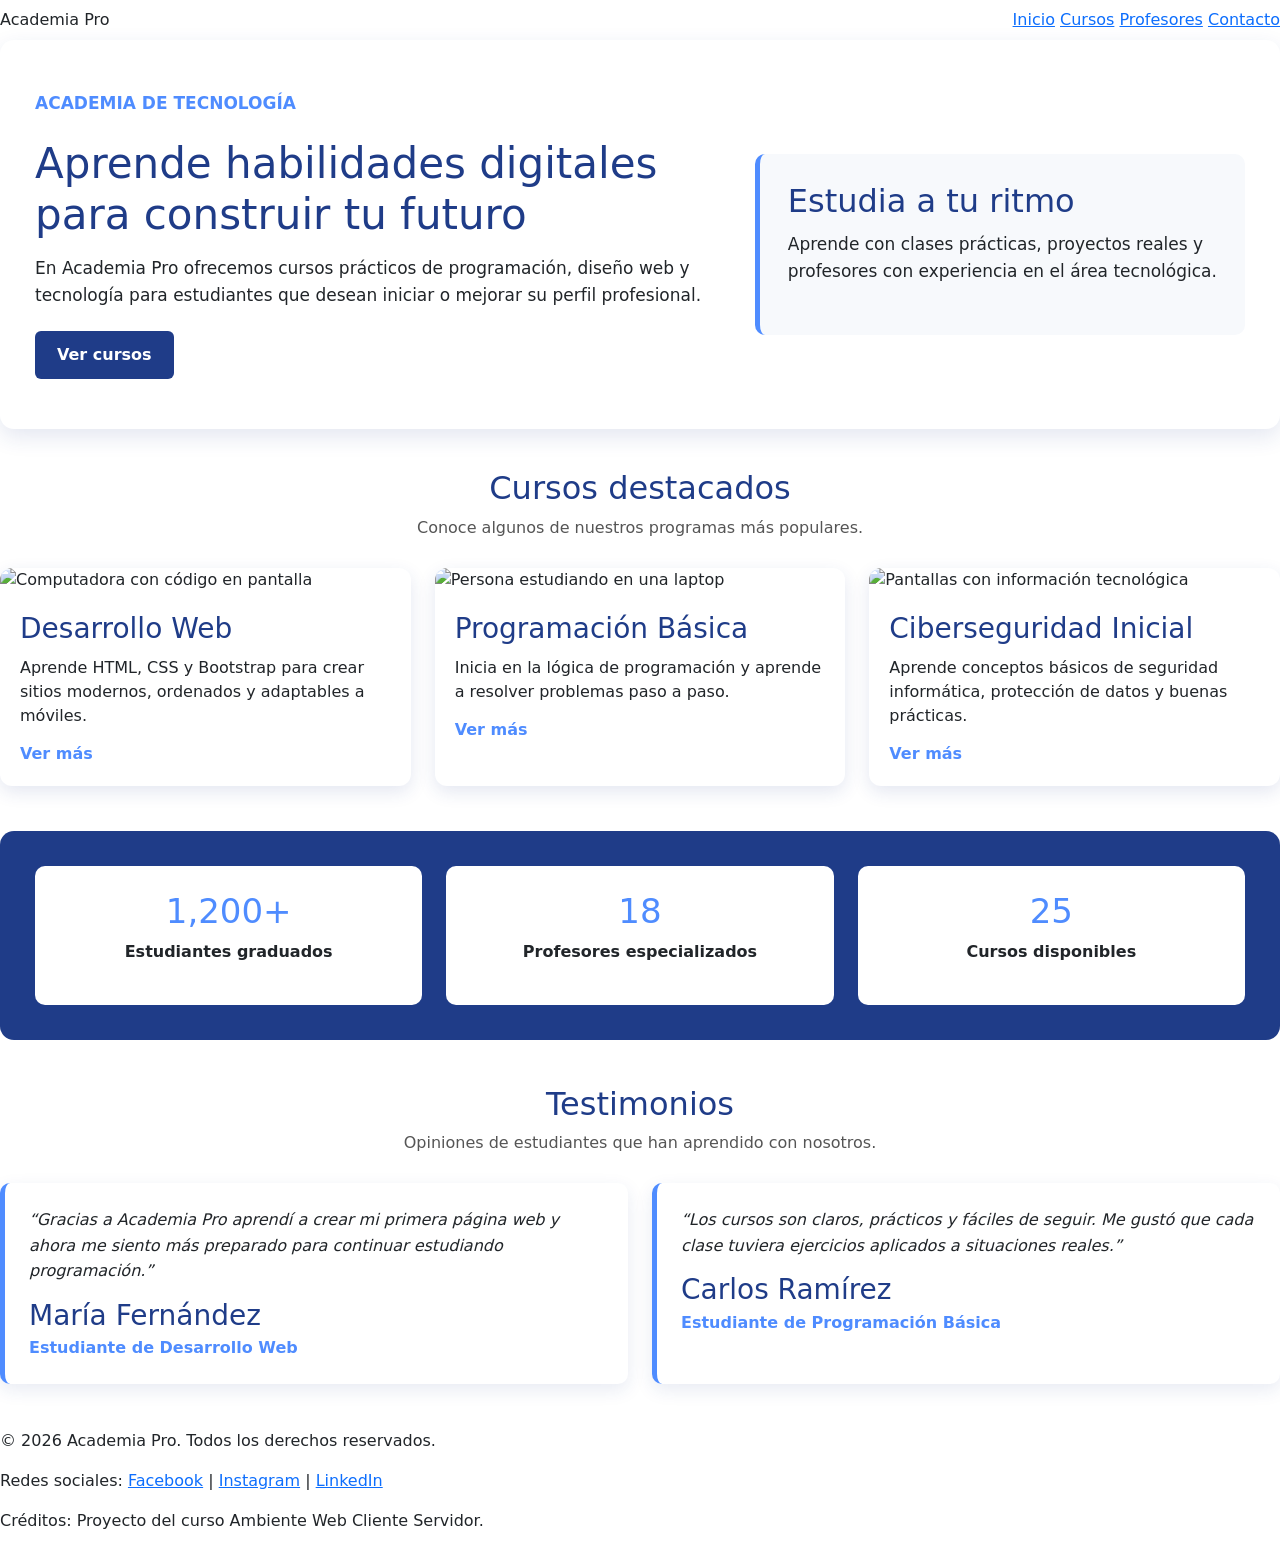
==== index.html @ 2cd955be "Merge pull request #2 from KDW06/index Index" ====
<!DOCTYPE html>
<html lang="es">
<head>
  <meta charset="UTF-8" />
  <meta name="viewport" content="width=device-width, initial-scale=1.0" />
  <title>Inicio | Academia Pro</title>

  <!-- Bootstrap permitido únicamente para sistema de grillas/layout -->
  <link
    href="https://cdn.jsdelivr.net/npm/bootstrap@5.3.3/dist/css/bootstrap.min.css"
    rel="stylesheet"
  />

  <link rel="stylesheet" href="css/style.css" />
  <link rel="stylesheet" href="css/index.css" />
</head>
<body>

  <header class="navbar">
    <div class="logo">Academia Pro</div>

    <nav>
      <a href="index.html" class="active">Inicio</a>
      <a href="cursos.html">Cursos</a>
      <a href="profesores.html">Profesores</a>
      <a href="contacto.html">Contacto</a>
    </nav>
  </header>

  <main>
    <section class="hero">
      <div class="row align-items-center">
        <div class="col-12 col-lg-7">
          <p class="hero-tag">Academia de tecnología</p>
          <h1>Aprende habilidades digitales para construir tu futuro</h1>
          <p>
            En Academia Pro ofrecemos cursos prácticos de programación,
            diseño web y tecnología para estudiantes que desean iniciar o mejorar
            su perfil profesional.
          </p>
          <a class="btn-primary" href="cursos.html">Ver cursos</a>
        </div>

        <div class="col-12 col-lg-5">
          <div class="hero-box">
            <h2>Estudia a tu ritmo</h2>
            <p>
              Aprende con clases prácticas, proyectos reales y profesores con
              experiencia en el área tecnológica.
            </p>
          </div>
        </div>
      </div>
    </section>

    <section class="section">
      <div class="section-title">
        <h2>Cursos destacados</h2>
        <p>Conoce algunos de nuestros programas más populares.</p>
      </div>

      <div class="row g-4">
        <div class="col-12 col-md-4">
          <article class="course-card">
            <img
              src="https://images.unsplash.com/photo-1498050108023-c5249f4df085?auto=format&fit=crop&w=900&q=80"
              alt="Computadora con código en pantalla"
            />
            <div class="card-info">
              <h3>Desarrollo Web</h3>
              <p>
                Aprende HTML, CSS y Bootstrap para crear sitios modernos,
                ordenados y adaptables a móviles.
              </p>
              <a href="cursos.html">Ver más</a>
            </div>
          </article>
        </div>

        <div class="col-12 col-md-4">
          <article class="course-card">
            <img
              src="https://images.unsplash.com/photo-1516321318423-f06f85e504b3?auto=format&fit=crop&w=900&q=80"
              alt="Persona estudiando en una laptop"
            />
            <div class="card-info">
              <h3>Programación Básica</h3>
              <p>
                Inicia en la lógica de programación y aprende a resolver
                problemas paso a paso.
              </p>
              <a href="cursos.html">Ver más</a>
            </div>
          </article>
        </div>

        <div class="col-12 col-md-4">
          <article class="course-card">
            <img
              src="https://images.unsplash.com/photo-1550751827-4bd374c3f58b?auto=format&fit=crop&w=900&q=80"
              alt="Pantallas con información tecnológica"
            />
            <div class="card-info">
              <h3>Ciberseguridad Inicial</h3>
              <p>
                Aprende conceptos básicos de seguridad informática, protección
                de datos y buenas prácticas.
              </p>
              <a href="cursos.html">Ver más</a>
            </div>
          </article>
        </div>
      </div>
    </section>

    <section class="stats">
      <div class="row g-4 text-center">
        <div class="col-12 col-md-4">
          <div class="stat-card">
            <h3>1,200+</h3>
            <p>Estudiantes graduados</p>
          </div>
        </div>

        <div class="col-12 col-md-4">
          <div class="stat-card">
            <h3>18</h3>
            <p>Profesores especializados</p>
          </div>
        </div>

        <div class="col-12 col-md-4">
          <div class="stat-card">
            <h3>25</h3>
            <p>Cursos disponibles</p>
          </div>
        </div>
      </div>
    </section>

    <section class="section">
      <div class="section-title">
        <h2>Testimonios</h2>
        <p>Opiniones de estudiantes que han aprendido con nosotros.</p>
      </div>

      <div class="row g-4">
        <div class="col-12 col-md-6">
          <article class="testimonial">
            <p>
              “Gracias a Academia Pro aprendí a crear mi primera página web y ahora
              me siento más preparado para continuar estudiando programación.”
            </p>
            <h3>María Fernández</h3>
            <span>Estudiante de Desarrollo Web</span>
          </article>
        </div>

        <div class="col-12 col-md-6">
          <article class="testimonial">
            <p>
              “Los cursos son claros, prácticos y fáciles de seguir. Me gustó
              que cada clase tuviera ejercicios aplicados a situaciones reales.”
            </p>
            <h3>Carlos Ramírez</h3>
            <span>Estudiante de Programación Básica</span>
          </article>
        </div>
      </div>
    </section>
  </main>

  <footer>
    <p>&copy; 2026 Academia Pro. Todos los derechos reservados.</p>
    <p>
      Redes sociales:
      <a href="#">Facebook</a> |
      <a href="#">Instagram</a> |
      <a href="#">LinkedIn</a>
    </p>
    <p>Créditos: Proyecto del curso Ambiente Web Cliente Servidor.</p>
  </footer>

</body>
</html>
---- css/index.css ----
.hero {
  background: #fff;
  border-radius: 14px;
  padding: 50px 35px;
  margin-bottom: 40px;
  box-shadow: 0 8px 22px rgba(31, 60, 136, 0.12);
}

.hero-tag {
  color: #4f8cff;
  font-weight: bold;
  text-transform: uppercase;
  margin-bottom: 10px;
}

.hero h1 {
  color: #1f3c88;
  font-size: 42px;
  line-height: 1.2;
  margin-bottom: 15px;
}

.hero p {
  font-size: 17px;
  line-height: 1.6;
  margin-bottom: 22px;
}

.btn-primary {
  display: inline-block;
  background: #1f3c88;
  color: #fff;
  text-decoration: none;
  padding: 12px 22px;
  border-radius: 6px;
  font-weight: bold;
}

.btn-primary:hover {
  background: #4f8cff;
  color: #fff;
}

.hero-box {
  background: #f7f9fc;
  border-left: 5px solid #4f8cff;
  border-radius: 10px;
  padding: 28px;
  margin-top: 20px;
}

.hero-box h2 {
  color: #1f3c88;
  margin-bottom: 10px;
}

.section {
  margin-bottom: 45px;
}

.section-title {
  text-align: center;
  margin-bottom: 28px;
}

.section-title h2 {
  color: #1f3c88;
  font-size: 32px;
  margin-bottom: 8px;
}

.section-title p {
  color: #555;
}

.course-card {
  background: #fff;
  border-radius: 12px;
  overflow: hidden;
  height: 100%;
  box-shadow: 0 6px 18px rgba(31, 60, 136, 0.12);
  transition: 0.3s ease;
}

.course-card:hover {
  transform: translateY(-5px);
}

.course-card img {
  width: 100%;
  height: 190px;
  object-fit: cover;
}

.card-info {
  padding: 20px;
}

.card-info h3 {
  color: #1f3c88;
  margin-bottom: 10px;
}

.card-info p {
  line-height: 1.5;
  margin-bottom: 14px;
}

.card-info a {
  color: #4f8cff;
  font-weight: bold;
  text-decoration: none;
}

.card-info a:hover {
  color: #1f3c88;
}

.stats {
  background: #1f3c88;
  padding: 35px;
  border-radius: 14px;
  margin-bottom: 45px;
}

.stat-card {
  background: #fff;
  border-radius: 10px;
  padding: 25px;
  height: 100%;
}

.stat-card h3 {
  color: #4f8cff;
  font-size: 34px;
  margin-bottom: 8px;
}

.stat-card p {
  font-weight: bold;
}

.testimonial {
  background: #fff;
  border-left: 5px solid #4f8cff;
  border-radius: 10px;
  padding: 24px;
  height: 100%;
  box-shadow: 0 6px 18px rgba(31, 60, 136, 0.1);
}

.testimonial p {
  line-height: 1.6;
  margin-bottom: 15px;
  font-style: italic;
}

.testimonial h3 {
  color: #1f3c88;
  margin-bottom: 4px;
}

.testimonial span {
  color: #4f8cff;
  font-weight: bold;
}

@media (max-width: 600px) {
  main {
    padding: 20px;
  }

  .hero {
    padding: 35px 20px;
    text-align: center;
  }

  .hero h1 {
    font-size: 30px;
  }

  .stats {
    padding: 22px;
  }
}
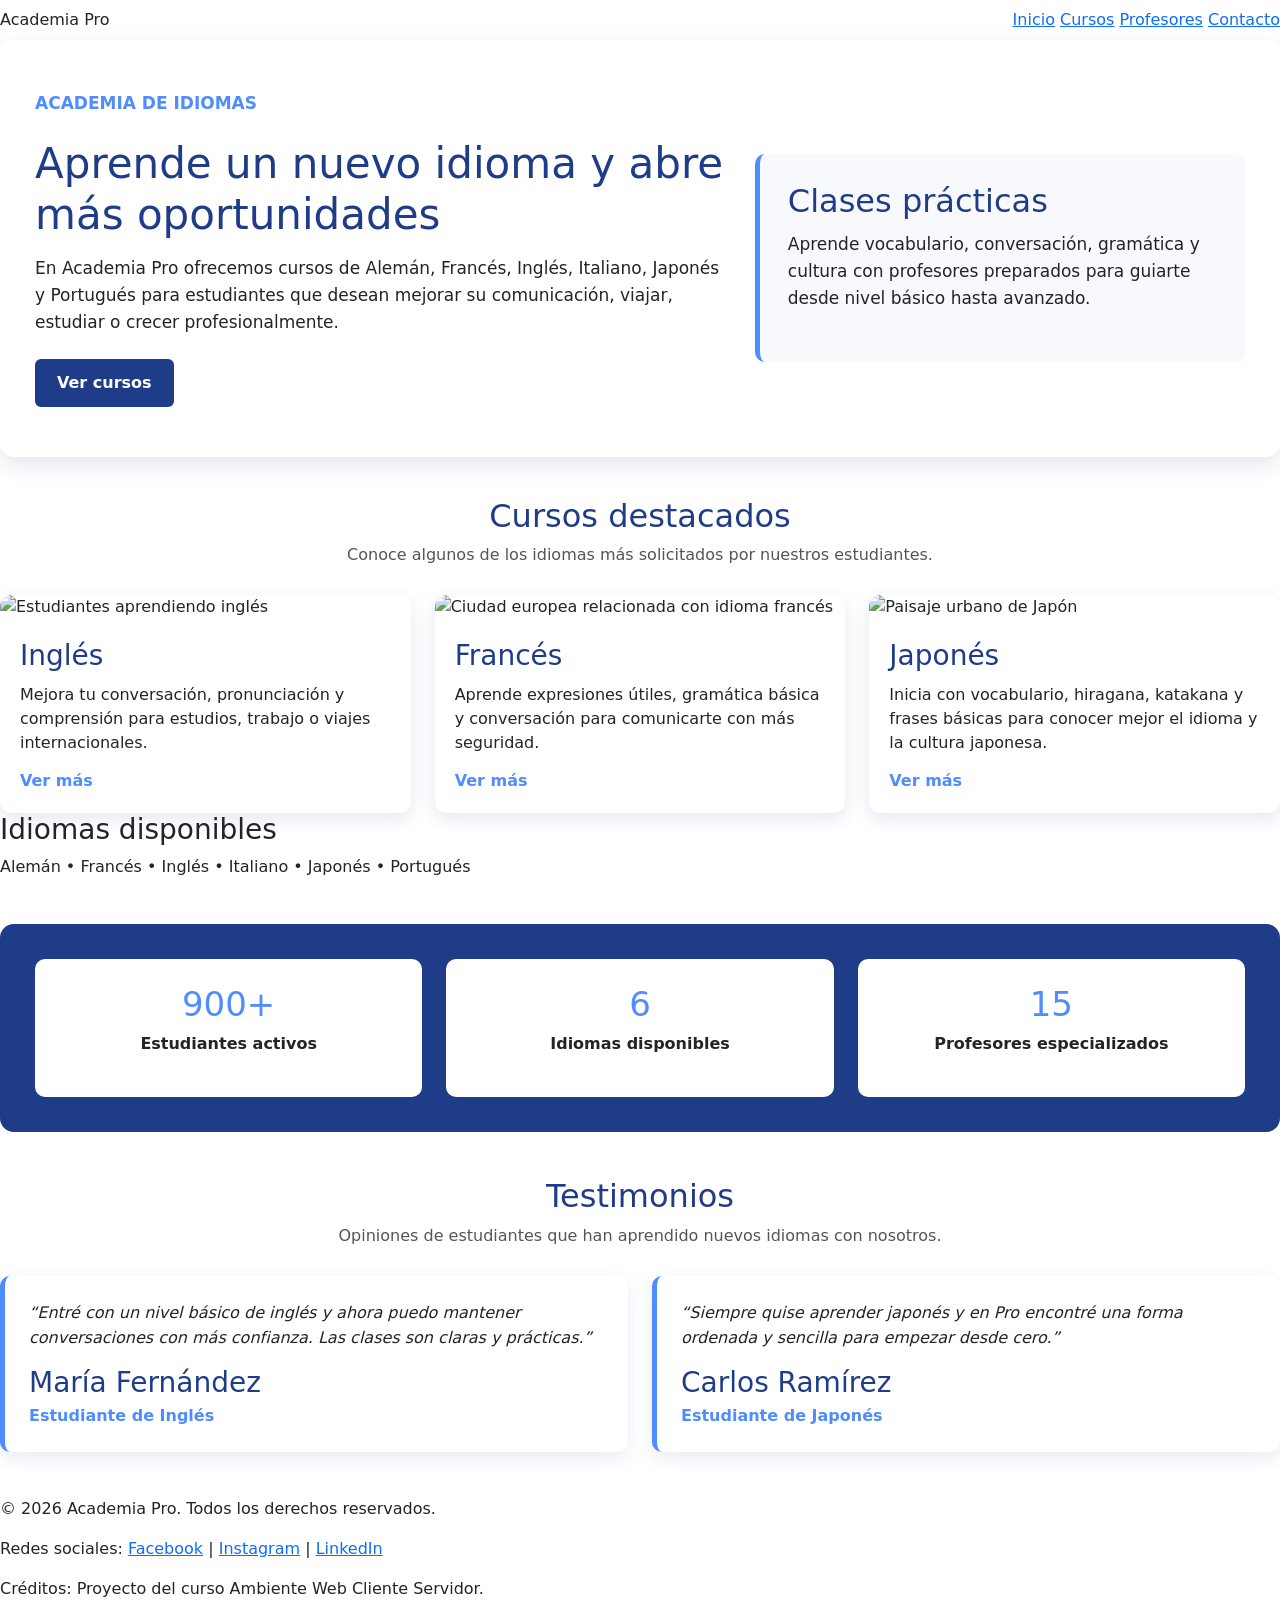
==== commit cd5c517f: "index updated" ====
--- a/index.html
+++ b/index.html
@@ -31,22 +31,22 @@
     <section class="hero">
       <div class="row align-items-center">
         <div class="col-12 col-lg-7">
-          <p class="hero-tag">Academia de tecnología</p>
-          <h1>Aprende habilidades digitales para construir tu futuro</h1>
+          <p class="hero-tag">Academia de idiomas</p>
+          <h1>Aprende un nuevo idioma y abre más oportunidades</h1>
           <p>
-            En Academia Pro ofrecemos cursos prácticos de programación,
-            diseño web y tecnología para estudiantes que desean iniciar o mejorar
-            su perfil profesional.
+            En Academia Pro ofrecemos cursos de Alemán, Francés, Inglés,
+            Italiano, Japonés y Portugués para estudiantes que desean mejorar su
+            comunicación, viajar, estudiar o crecer profesionalmente.
           </p>
           <a class="btn-primary" href="cursos.html">Ver cursos</a>
         </div>
 
         <div class="col-12 col-lg-5">
           <div class="hero-box">
-            <h2>Estudia a tu ritmo</h2>
+            <h2>Clases prácticas</h2>
             <p>
-              Aprende con clases prácticas, proyectos reales y profesores con
-              experiencia en el área tecnológica.
+              Aprende vocabulario, conversación, gramática y cultura con profesores
+              preparados para guiarte desde nivel básico hasta avanzado.
             </p>
           </div>
         </div>
@@ -56,21 +56,21 @@
     <section class="section">
       <div class="section-title">
         <h2>Cursos destacados</h2>
-        <p>Conoce algunos de nuestros programas más populares.</p>
+        <p>Conoce algunos de los idiomas más solicitados por nuestros estudiantes.</p>
       </div>
 
       <div class="row g-4">
         <div class="col-12 col-md-4">
           <article class="course-card">
             <img
-              src="https://images.unsplash.com/photo-1498050108023-c5249f4df085?auto=format&fit=crop&w=900&q=80"
-              alt="Computadora con código en pantalla"
+              src="https://images.unsplash.com/photo-1527866959252-deab85ef7d1b?auto=format&fit=crop&w=900&q=80"
+              alt="Estudiantes aprendiendo inglés"
             />
             <div class="card-info">
-              <h3>Desarrollo Web</h3>
+              <h3>Inglés</h3>
               <p>
-                Aprende HTML, CSS y Bootstrap para crear sitios modernos,
-                ordenados y adaptables a móviles.
+                Mejora tu conversación, pronunciación y comprensión para estudios,
+                trabajo o viajes internacionales.
               </p>
               <a href="cursos.html">Ver más</a>
             </div>
@@ -80,14 +80,14 @@
         <div class="col-12 col-md-4">
           <article class="course-card">
             <img
-              src="https://images.unsplash.com/photo-1516321318423-f06f85e504b3?auto=format&fit=crop&w=900&q=80"
-              alt="Persona estudiando en una laptop"
+              src="https://images.unsplash.com/photo-1505761671935-60b3a7427bad?auto=format&fit=crop&w=900&q=80"
+              alt="Ciudad europea relacionada con idioma francés"
             />
             <div class="card-info">
-              <h3>Programación Básica</h3>
+              <h3>Francés</h3>
               <p>
-                Inicia en la lógica de programación y aprende a resolver
-                problemas paso a paso.
+                Aprende expresiones útiles, gramática básica y conversación para
+                comunicarte con más seguridad.
               </p>
               <a href="cursos.html">Ver más</a>
             </div>
@@ -97,19 +97,24 @@
         <div class="col-12 col-md-4">
           <article class="course-card">
             <img
-              src="https://images.unsplash.com/photo-1550751827-4bd374c3f58b?auto=format&fit=crop&w=900&q=80"
-              alt="Pantallas con información tecnológica"
+              src="https://images.unsplash.com/photo-1528360983277-13d401cdc186?auto=format&fit=crop&w=900&q=80"
+              alt="Paisaje urbano de Japón"
             />
             <div class="card-info">
-              <h3>Ciberseguridad Inicial</h3>
+              <h3>Japonés</h3>
               <p>
-                Aprende conceptos básicos de seguridad informática, protección
-                de datos y buenas prácticas.
+                Inicia con vocabulario, hiragana, katakana y frases básicas para
+                conocer mejor el idioma y la cultura japonesa.
               </p>
               <a href="cursos.html">Ver más</a>
             </div>
           </article>
         </div>
+      </div>
+
+      <div class="languages-list">
+        <h3>Idiomas disponibles</h3>
+        <p>Alemán • Francés • Inglés • Italiano • Japonés • Portugués</p>
       </div>
     </section>
 
@@ -117,22 +122,22 @@
       <div class="row g-4 text-center">
         <div class="col-12 col-md-4">
           <div class="stat-card">
-            <h3>1,200+</h3>
-            <p>Estudiantes graduados</p>
+            <h3>900+</h3>
+            <p>Estudiantes activos</p>
           </div>
         </div>
 
         <div class="col-12 col-md-4">
           <div class="stat-card">
-            <h3>18</h3>
-            <p>Profesores especializados</p>
+            <h3>6</h3>
+            <p>Idiomas disponibles</p>
           </div>
         </div>
 
         <div class="col-12 col-md-4">
           <div class="stat-card">
-            <h3>25</h3>
-            <p>Cursos disponibles</p>
+            <h3>15</h3>
+            <p>Profesores especializados</p>
           </div>
         </div>
       </div>
@@ -141,29 +146,29 @@
     <section class="section">
       <div class="section-title">
         <h2>Testimonios</h2>
-        <p>Opiniones de estudiantes que han aprendido con nosotros.</p>
+        <p>Opiniones de estudiantes que han aprendido nuevos idiomas con nosotros.</p>
       </div>
 
       <div class="row g-4">
         <div class="col-12 col-md-6">
           <article class="testimonial">
             <p>
-              “Gracias a Academia Pro aprendí a crear mi primera página web y ahora
-              me siento más preparado para continuar estudiando programación.”
+              “Entré con un nivel básico de inglés y ahora puedo mantener
+              conversaciones con más confianza. Las clases son claras y prácticas.”
             </p>
             <h3>María Fernández</h3>
-            <span>Estudiante de Desarrollo Web</span>
+            <span>Estudiante de Inglés</span>
           </article>
         </div>
 
         <div class="col-12 col-md-6">
           <article class="testimonial">
             <p>
-              “Los cursos son claros, prácticos y fáciles de seguir. Me gustó
-              que cada clase tuviera ejercicios aplicados a situaciones reales.”
+              “Siempre quise aprender japonés y en Pro encontré una forma
+              ordenada y sencilla para empezar desde cero.”
             </p>
             <h3>Carlos Ramírez</h3>
-            <span>Estudiante de Programación Básica</span>
+            <span>Estudiante de Japonés</span>
           </article>
         </div>
       </div>
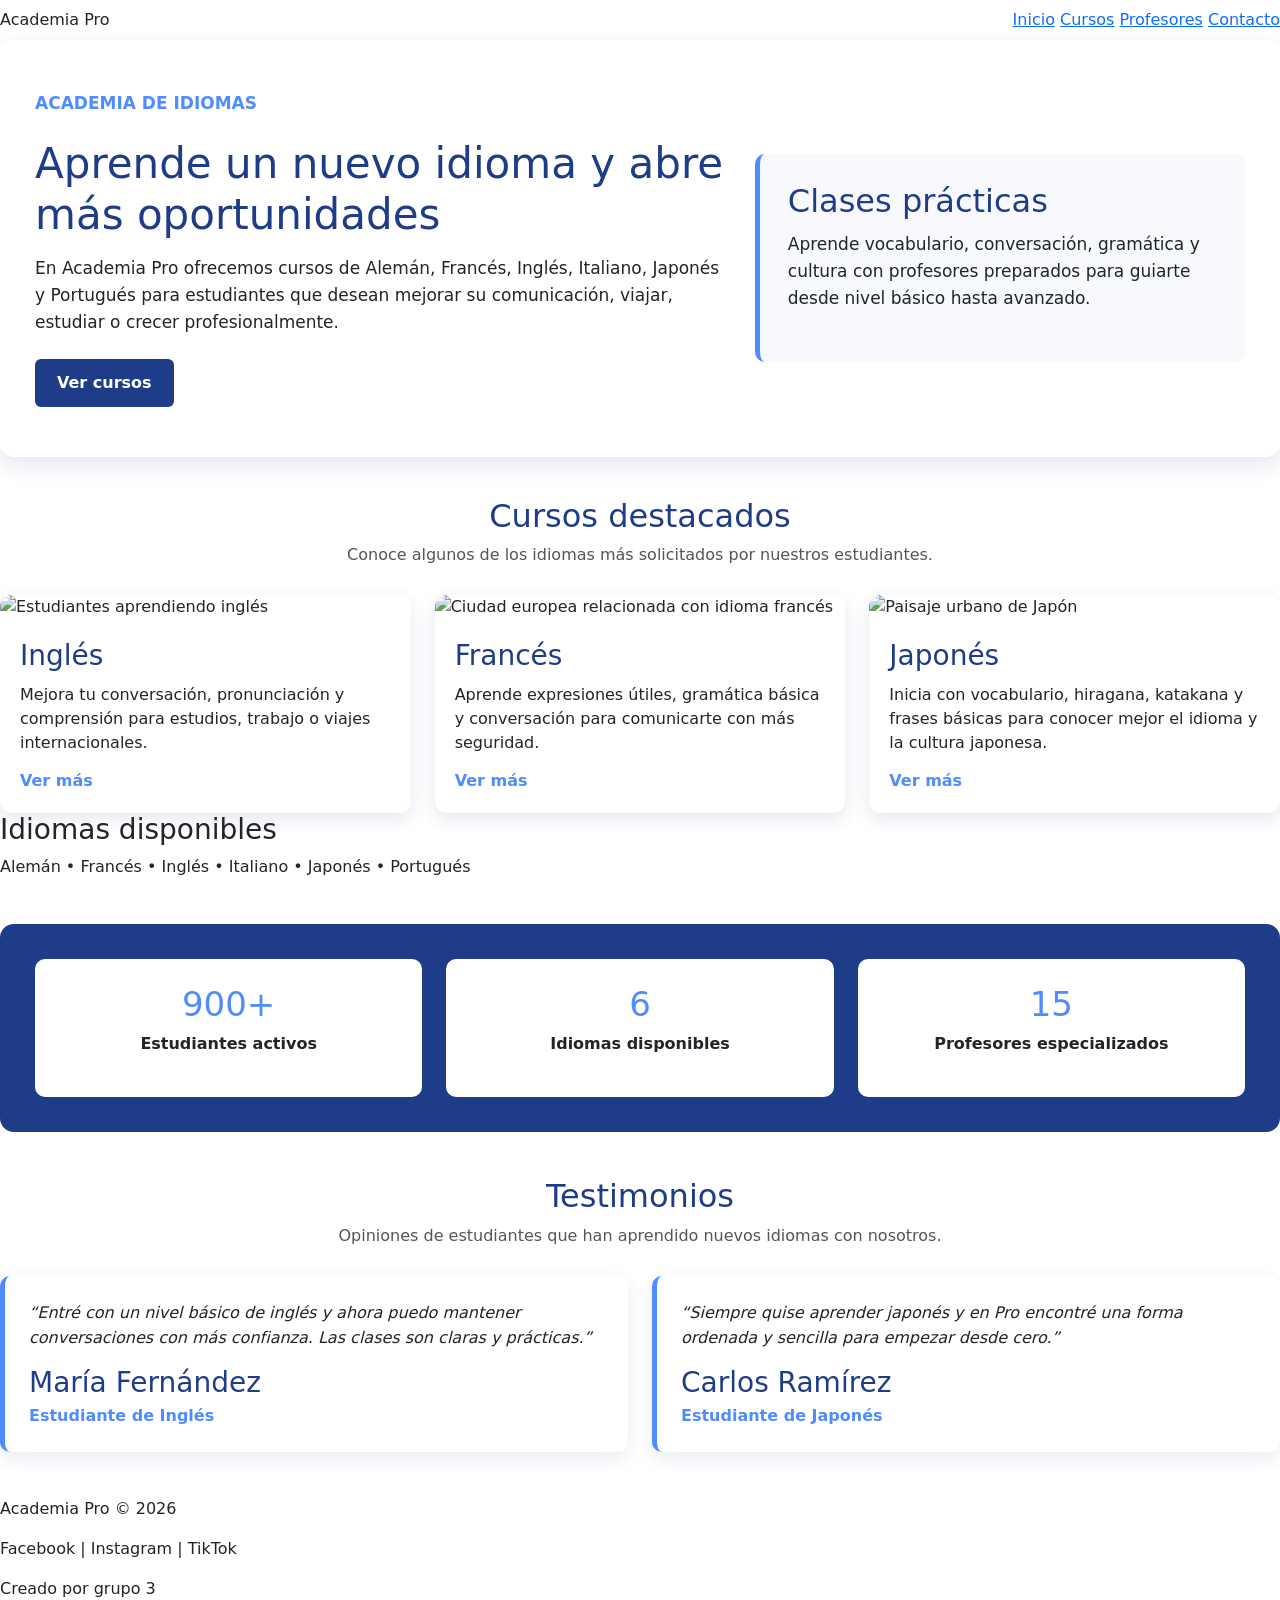
==== commit c7edf34d: "footer updated" ====
--- a/index.html
+++ b/index.html
@@ -175,16 +175,11 @@
     </section>
   </main>
 
-  <footer>
-    <p>&copy; 2026 Academia Pro. Todos los derechos reservados.</p>
-    <p>
-      Redes sociales:
-      <a href="#">Facebook</a> |
-      <a href="#">Instagram</a> |
-      <a href="#">LinkedIn</a>
-    </p>
-    <p>Créditos: Proyecto del curso Ambiente Web Cliente Servidor.</p>
-  </footer>
+<footer>
+  <p>Academia Pro © 2026</p>
+  <p>Facebook | Instagram | TikTok</p>
+  <p>Creado por grupo 3</p>
+</footer>
 
 </body>
 </html>
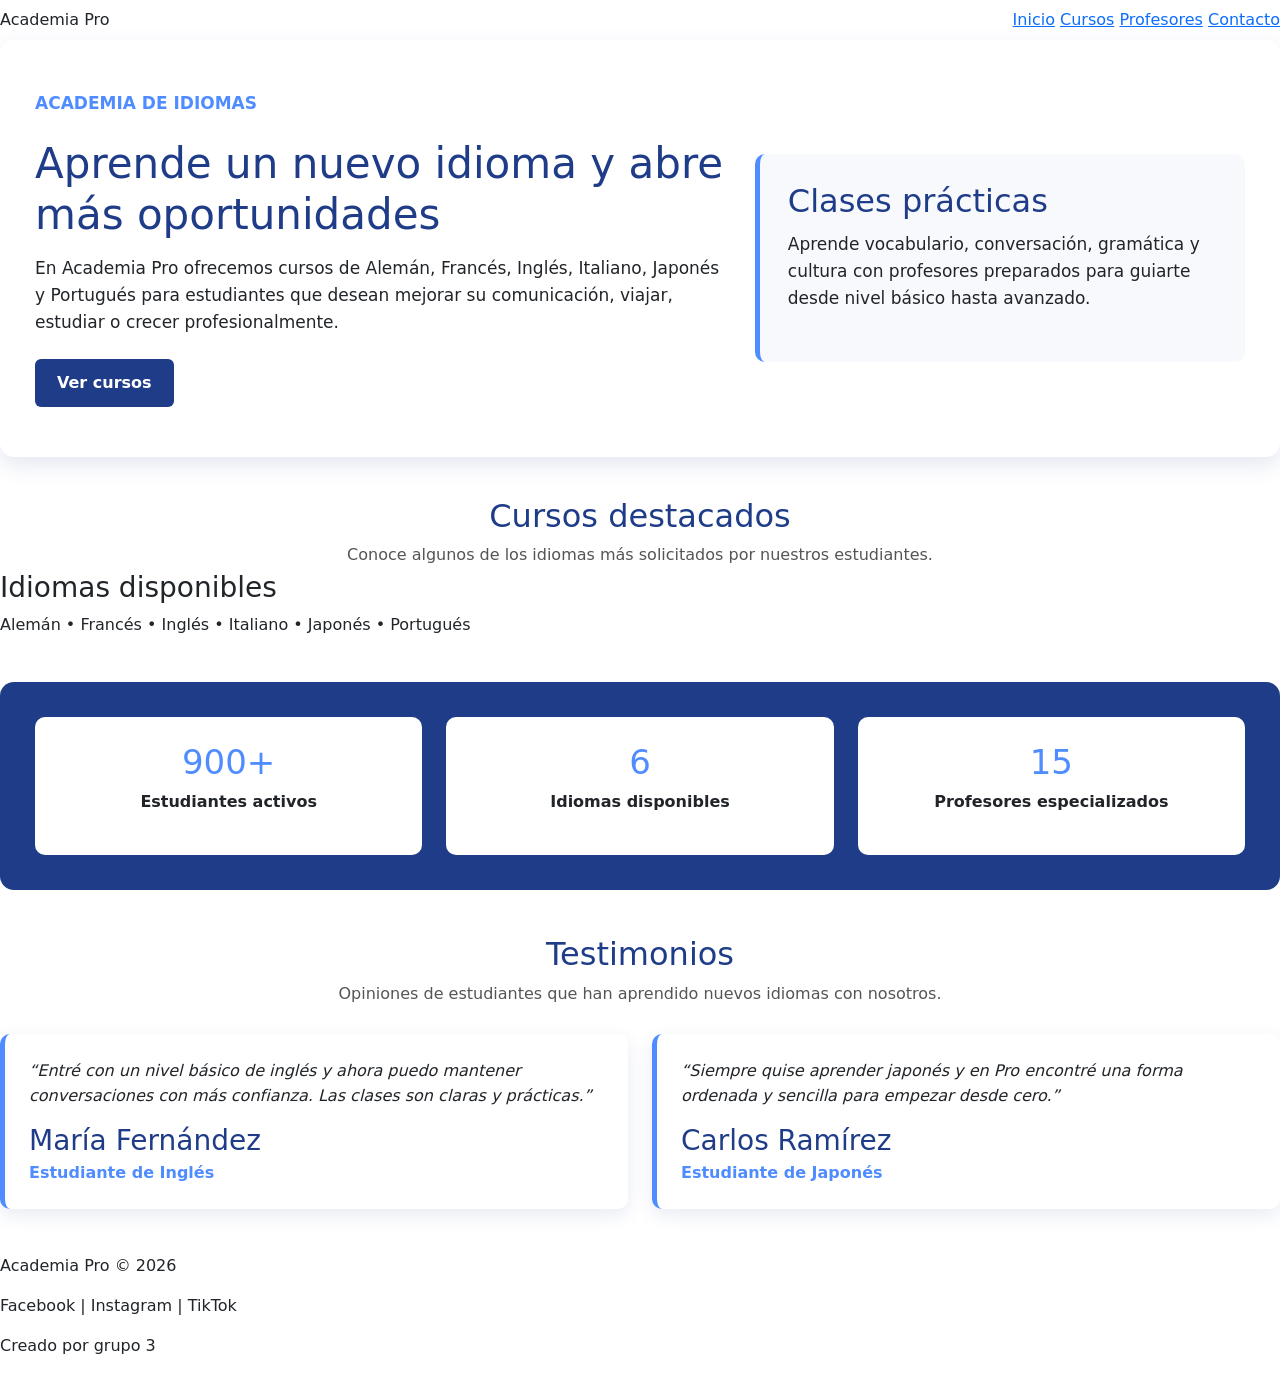
==== commit 53f43e3d: "js part updated" ====
--- a/index.html
+++ b/index.html
@@ -59,58 +59,8 @@
         <p>Conoce algunos de los idiomas más solicitados por nuestros estudiantes.</p>
       </div>
 
-      <div class="row g-4">
-        <div class="col-12 col-md-4">
-          <article class="course-card">
-            <img
-              src="https://images.unsplash.com/photo-1527866959252-deab85ef7d1b?auto=format&fit=crop&w=900&q=80"
-              alt="Estudiantes aprendiendo inglés"
-            />
-            <div class="card-info">
-              <h3>Inglés</h3>
-              <p>
-                Mejora tu conversación, pronunciación y comprensión para estudios,
-                trabajo o viajes internacionales.
-              </p>
-              <a href="cursos.html">Ver más</a>
-            </div>
-          </article>
-        </div>
-
-        <div class="col-12 col-md-4">
-          <article class="course-card">
-            <img
-              src="https://images.unsplash.com/photo-1505761671935-60b3a7427bad?auto=format&fit=crop&w=900&q=80"
-              alt="Ciudad europea relacionada con idioma francés"
-            />
-            <div class="card-info">
-              <h3>Francés</h3>
-              <p>
-                Aprende expresiones útiles, gramática básica y conversación para
-                comunicarte con más seguridad.
-              </p>
-              <a href="cursos.html">Ver más</a>
-            </div>
-          </article>
-        </div>
-
-        <div class="col-12 col-md-4">
-          <article class="course-card">
-            <img
-              src="https://images.unsplash.com/photo-1528360983277-13d401cdc186?auto=format&fit=crop&w=900&q=80"
-              alt="Paisaje urbano de Japón"
-            />
-            <div class="card-info">
-              <h3>Japonés</h3>
-              <p>
-                Inicia con vocabulario, hiragana, katakana y frases básicas para
-                conocer mejor el idioma y la cultura japonesa.
-              </p>
-              <a href="cursos.html">Ver más</a>
-            </div>
-          </article>
-        </div>
-      </div>
+      <!-- Las tarjetas se generan dinámicamente desde index.js -->
+      <div class="row g-4" id="cursos-destacados"></div>
 
       <div class="languages-list">
         <h3>Idiomas disponibles</h3>
@@ -175,11 +125,12 @@
     </section>
   </main>
 
-<footer>
-  <p>Academia Pro © 2026</p>
-  <p>Facebook | Instagram | TikTok</p>
-  <p>Creado por grupo 3</p>
-</footer>
+  <footer>
+    <p>Academia Pro © 2026</p>
+    <p>Facebook | Instagram | TikTok</p>
+    <p>Creado por grupo 3</p>
+  </footer>
 
+  <script src="js/index.js" defer></script>
 </body>
-</html>
+</html>
--- a/css/index.css
+++ b/css/index.css
@@ -96,6 +96,17 @@
   padding: 20px;
 }
 
+.course-category {
+  display: inline-block;
+  background: #eef4ff;
+  color: #1f3c88;
+  font-size: 13px;
+  font-weight: bold;
+  padding: 5px 10px;
+  border-radius: 20px;
+  margin-bottom: 10px;
+}
+
 .card-info h3 {
   color: #1f3c88;
   margin-bottom: 10px;
@@ -182,4 +193,4 @@
   .stats {
     padding: 22px;
   }
-}
+}
